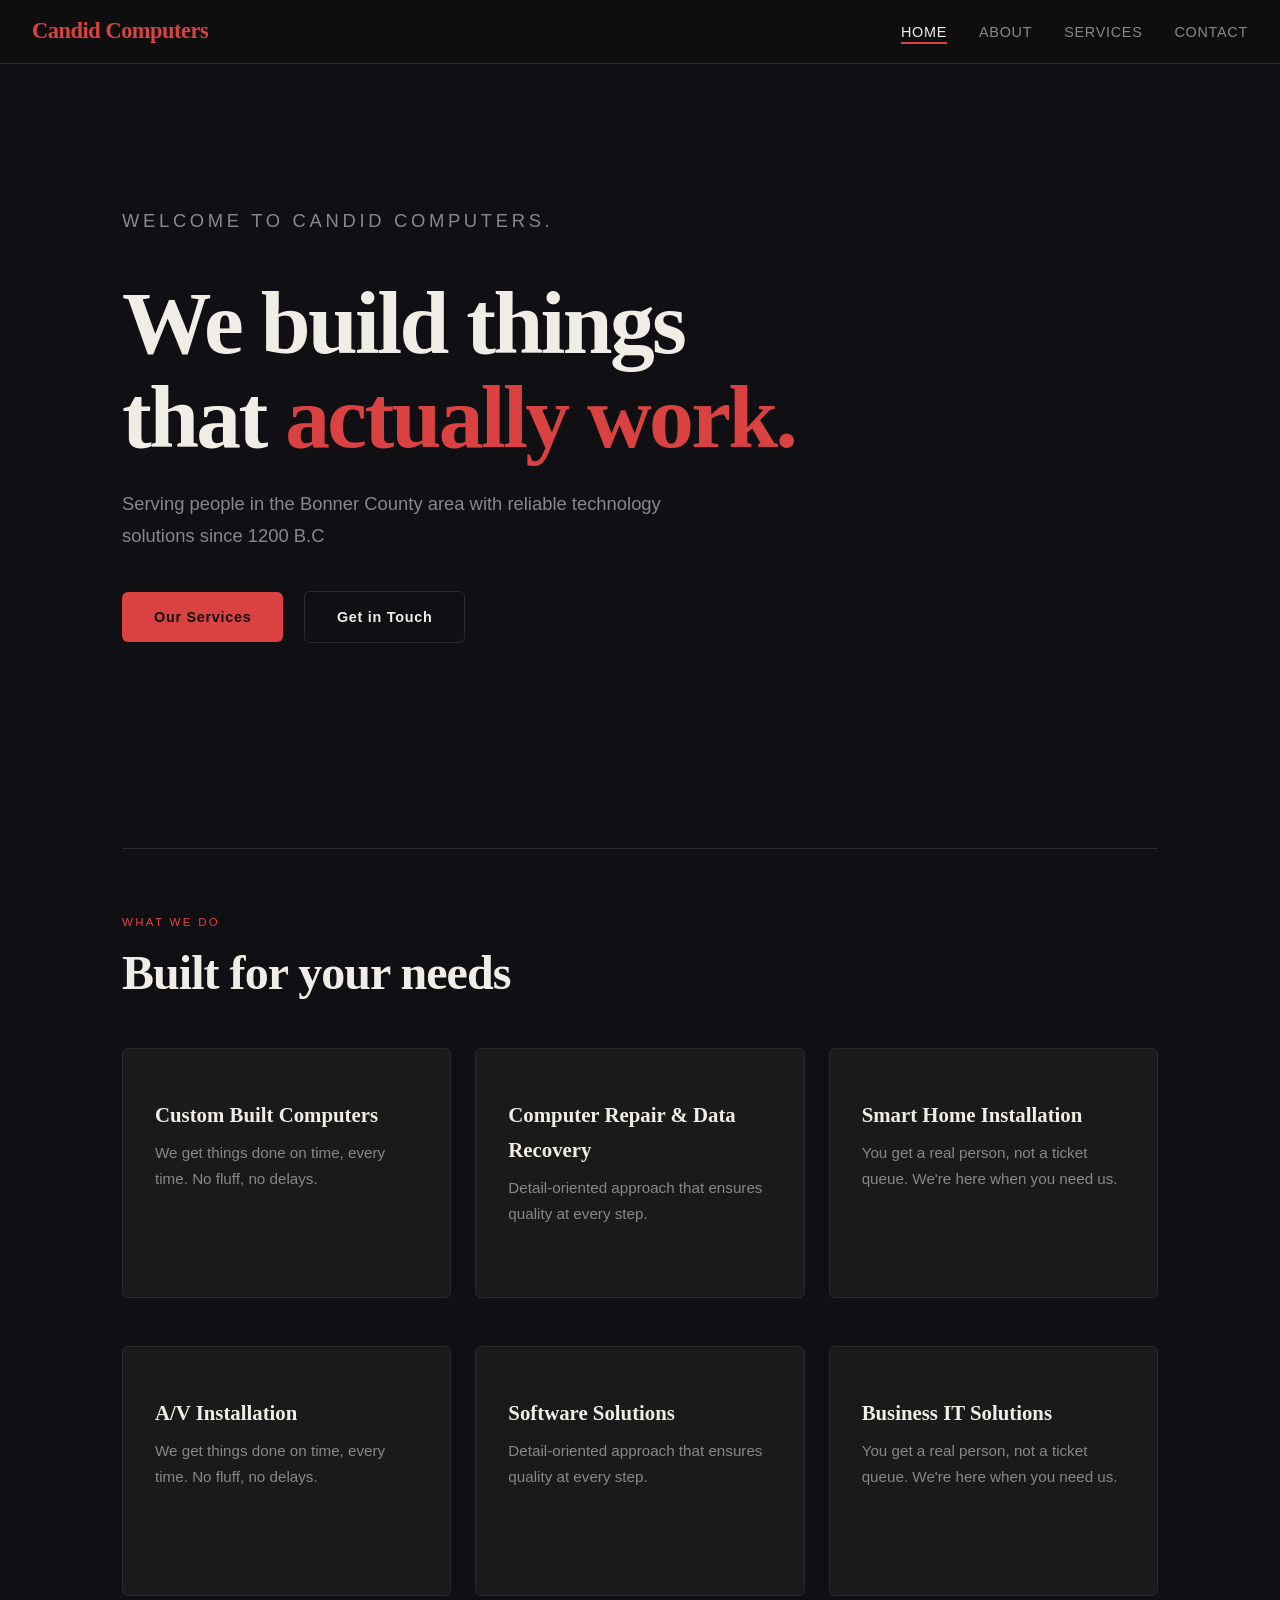
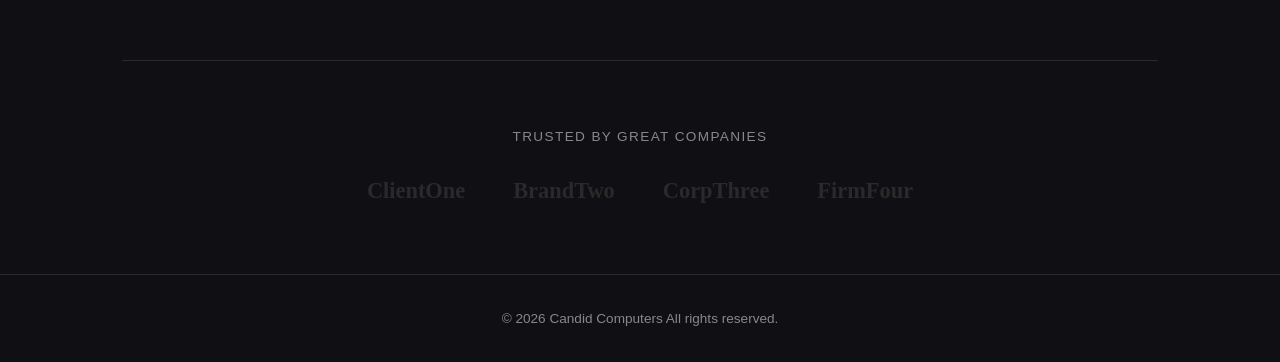
==== index.html @ 21424478 "initial commit" ====
<!DOCTYPE html>
<html lang="en">
<head>
  <meta charset="UTF-8" />
  <meta name="viewport" content="width=device-width, initial-scale=1.0" />
  <title>Candid Computers</title>
  <link rel="stylesheet" href="css/style.css" />
</head>
<body>

  <nav>
    <span class="nav-logo">Candid Computers</span>
    <ul class="nav-links">
      <li><a href="index.html" class="active">Home</a></li>
      <li><a href="about.html">About</a></li>
      <li><a href="services.html">Services</a></li>
      <li><a href="contact.html">Contact</a></li>
    </ul>
  </nav>

  <section class="hero">
    <p class="hero-label">Welcome to Candid Computers.</p>
    <h1>We build things<br>that <span>actually work.</span></h1>
    <p>Serving people in the Bonner County area with reliable technology solutions since 1200 B.C</p>
    <div>
      <a href="services.html" class="btn">Our Services</a>
      <a href="contact.html" class="btn btn-outline">Get in Touch</a>
    </div>
  </section>

  <div class="page" style="padding-top: 0;">
    <hr class="divider">

    <p class="section-label">What we do</p>
    <h2>Built for your needs</h2>

 <div class="grid-3">

  <a href="service-software.html" class="card">
    <div class="card-icon"></div>
    <h3>Custom Built Computers</h3>
    <p>We get things done on time, every time. No fluff, no delays.</p>
  </a>

  <a href="service-av.html" class="card">
    <div class="card-icon"></div>
    <h3>Computer Repair & Data Recovery</h3>
    <p>Detail-oriented approach that ensures quality at every step.</p>
  </a>

  <a href="service-it.html" class="card">
    <div class="card-icon"></div>
    <h3>Smart Home Installation</h3>
    <p>You get a real person, not a ticket queue. We're here when you need us.</p>
  </a>

</div>

<div class="grid-3">

  <a href="service-av-install.html" class="card">
    <div class="card-icon"></div>
    <h3>A/V Installation</h3>
    <p>We get things done on time, every time. No fluff, no delays.</p>
  </a>

  <a href="service-software.html" class="card">
    <div class="card-icon"></div>
    <h3>Software Solutions</h3>
    <p>Detail-oriented approach that ensures quality at every step.</p>
  </a>

  <a href="service-it.html" class="card">
    <div class="card-icon"></div>
    <h3>Business IT Solutions</h3>
    <p>You get a real person, not a ticket queue. We're here when you need us.</p>
  </a>

</div>

   

    <hr class="divider">

    <p style="text-align:center; color: var(--muted); margin-bottom: 1.5rem; font-size: 0.85rem; text-transform: uppercase; letter-spacing: 0.1em;">Trusted by great companies</p>
    <div style="display:flex; gap: 3rem; justify-content: center; flex-wrap: wrap; color: var(--border); font-family: var(--font-head); font-size: 1.4rem; font-weight: 700;">
      <span>ClientOne</span><span>BrandTwo</span><span>CorpThree</span><span>FirmFour</span>
    </div>
  </div>

  <footer>
    <p>© 2026 Candid Computers All rights reserved.</p>
  </footer>

  <script src="js/main.js"></script>
</body>
</html>
---- css/style.css ----
/* ── Variables ── */
:root {
  --bg:        #101014;
  --surface:   #1a1a1a;
  --border:    #2a2a2a;
  --accent:    #da4242;
  --accent2:   #c47a3a;
  --text:      #f0ede6;
  --muted:     #888;
  --font-head: 'Playfair Display', Georgia, serif;
  --font-body: 'DM Sans', sans-serif;
  --max:       1100px;
  --radius:    6px;
}

/* ── Reset ── */
*, *::before, *::after { box-sizing: border-box; margin: 0; padding: 0; }
html { scroll-behavior: smooth; }
body {
  background: var(--bg);
  color: var(--text);
  font-family: var(--font-body);
  font-size: 16px;
  line-height: 1.7;
  min-height: 100vh;
}
img { max-width: 100%; display: block; }
a { color: var(--accent); text-decoration: none; }
a:hover { text-decoration: none; }

/* ── Google Fonts ── */
@import url('https://fonts.googleapis.com/css2?family=Playfair+Display:wght@400;700;900&family=DM+Sans:wght@300;400;500&display=swap');

/* ── Nav ── */
nav {
  position: sticky;
  top: 0;
  z-index: 100;
  background: rgba(15,15,15,0.92);
  backdrop-filter: blur(10px);
  border-bottom: 1px solid var(--border);
  padding: 0 2rem;
  display: flex;
  align-items: center;
  justify-content: space-between;
  height: 64px;
}
.nav-logo {
  font-family: var(--font-head);
  font-size: 1.4rem;
  font-weight: 700;
  color: var(--accent);
  letter-spacing: -0.02em;
}
.nav-links {
  display: flex;
  gap: 2rem;
  list-style: none;
}
.nav-links a {
  color: var(--muted);
  font-size: 0.9rem;
  font-weight: 500;
  letter-spacing: 0.05em;
  text-transform: uppercase;
  transition: color 0.2s;
}
.nav-links a:hover,
.nav-links a.active { color: var(--text); text-decoration: none; }
.nav-links a.active { border-bottom: 2px solid var(--accent); padding-bottom: 2px; }

/* ── Page wrapper ── */
.page { max-width: var(--max); margin: 0 auto; padding: 4rem 2rem; }

/* ── Hero (index) ── */
.hero {
  min-height: 80vh;
  display: flex;
  flex-direction: column;
  justify-content: center;
  padding: 6rem 2rem;
  max-width: var(--max);
  margin: 0 auto;
}
.hero-label {
  font-size: 0.75rem;
  letter-spacing: 0.2em;
  text-transform: uppercase;
  color: var(--accent);
  margin-bottom: 1.5rem;
}
.hero h1 {
  font-family: var(--font-head);
  font-size: clamp(2.8rem, 7vw, 6rem);
  font-weight: 900;
  line-height: 1.05;
  letter-spacing: -0.03em;
  margin-bottom: 1.5rem;
}
.hero h1 span { color: var(--accent); }
.hero p {
  font-size: 1.15rem;
  color: var(--muted);
  max-width: 540px;
  margin-bottom: 2.5rem;
}
.btn {
  display: inline-block;
  padding: 0.8rem 2rem;
  background: var(--accent);
  color: #0f0f0f;
  font-weight: 600;
  font-size: 0.9rem;
  letter-spacing: 0.05em;
  border-radius: var(--radius);
  border: none;
  cursor: pointer;
  transition: opacity 0.2s, transform 0.15s;
}
.btn:hover { opacity: 0.88; transform: translateY(-1px); text-decoration: none; color: #0f0f0f; }
.btn-outline {
  background: transparent;
  border: 1px solid var(--border);
  color: var(--text);
  margin-left: 1rem;
}
.btn-outline:hover { border-color: var(--accent); color: var(--accent); }

/* ── Section headings ── */
.section-label {
  font-size: 0.72rem;
  letter-spacing: 0.2em;
  text-transform: uppercase;
  color: var(--accent);
  margin-bottom: 0.75rem;
}
h2 {
  font-family: var(--font-head);
  font-size: clamp(1.8rem, 4vw, 3rem);
  font-weight: 700;
  letter-spacing: -0.02em;
  line-height: 1.15;
  margin-bottom: 1rem;
}
h3 {
  font-family: var(--font-head);
  font-size: 1.3rem;
  font-weight: 700;
  margin-bottom: 0.5rem;
}

/* ── Cards grid ── */



/* hover effect */
.svc-card:hover {
  transform: translateY(-4px);
  border-color: rgba(255, 80, 80, 0.4);
  box-shadow: 0 10px 30px rgba(0, 0, 0, 0.6);
}


.grid-3 {
  display: grid;
  grid-template-columns: repeat(auto-fit, minmax(280px, 1fr));
  gap: 1.5rem;
  margin-top: 3rem;
}
.card {
  background: var(--surface);
  border: 1px solid var(--border);
  border-radius: var(--radius);
  padding: 2rem;
  transition: border-color 0.2s, transform 0.2s;
  
  height: 250px;
}
.card:hover { border-color: var(--accent); transform: translateY(-3px); }
.card-icon {
  font-size: 2rem;
  margin-bottom: 1rem;
}


a.card {
  color: var(--text);
  text-decoration: none;
  
}

a.card h3 {
  display: -webkit-box;
  
  -webkit-box-orient: vertical;
  overflow: hidden;
}

a.card p {
  display: -webkit-box;

  -webkit-box-orient: vertical;
  overflow: hidden;
 color: var(--muted); font-size: 0.95rem;
}

a.card:hover {
  text-decoration: none;
}

/* ── Divider ── */
.divider {
  border: none;
  border-top: 1px solid var(--border);
  margin: 4rem 0;
}

/* ── About page ── */
.about-grid {
  display: grid;
  grid-template-columns: 1fr 1fr;
  gap: 4rem;
  align-items: center;
  margin-top: 3rem;
}
.about-img-placeholder {
  aspect-ratio: 4/3;
  background: var(--surface);
  border: 1px solid var(--border);
  border-radius: var(--radius);
  display: flex;
  align-items: center;
  justify-content: center;
  color: var(--muted);
  font-size: 0.9rem;
}
.stat-row { display: flex; gap: 3rem; margin-top: 2rem; }
.stat-num {
  font-family: var(--font-head);
  font-size: 2.5rem;
  font-weight: 900;
  color: var(--accent);
  line-height: 1;
  text-align: center;
}
.stat-label { font-size: 0.85rem; color: var(--muted); margin-top: 0.25rem; }

/* ── Services page ── */

.services-list { margin-top: 3rem; display: flex; flex-direction: column; gap: 1px; }
.service-item {
  display: grid;
  grid-template-columns: 80px 1fr auto;
  align-items: center;
  gap: 2rem;
  padding: 2rem 0;
  border-bottom: 1px solid var(--border);
  transition: padding-left 0.2s;
  cursor: pointer;
  color: var(--text);
  text-decoration: none;
}
.service-item:hover { text-decoration: none; color: var(--text); }
.service-item:hover { padding-left: 1rem; }
.service-num {
  font-family: var(--font-head);
  font-size: 2rem;
  font-weight: 900;
  color: var(--border);
}
.service-item:hover .service-num { color: var(--accent); }
.service-name { font-size: 1.2rem; font-weight: 500; }
.service-desc { color: var(--muted); font-size: 0.9rem; margin-top: 0.25rem; }
.service-price { color: var(--accent); font-weight: 600; white-space: nowrap; }





/* ── Contact page ── */
.contact-grid {
  display: grid;
  grid-template-columns: 1fr 1.4fr;
  gap: 4rem;
  margin-top: 3rem;
}
.contact-info p { color: var(--muted); margin-bottom: 2rem; }
.contact-detail { display: flex; flex-direction: column; gap: 1rem; }
.contact-detail-item { display: flex; gap: 1rem; align-items: flex-start; }
.contact-detail-item span:first-child { font-size: 1.2rem; }
.contact-detail-item strong { display: block; font-size: 0.8rem; color: var(--muted); text-transform: uppercase; letter-spacing: 0.1em; }

form { display: flex; flex-direction: column; gap: 1.25rem; }
label { font-size: 0.8rem; text-transform: uppercase; letter-spacing: 0.1em; color: var(--muted); display: block; margin-bottom: 0.4rem; }
input, textarea, select {
  width: 100%;
  background: var(--surface);
  border: 1px solid var(--border);
  border-radius: var(--radius);
  color: var(--text);
  font-family: var(--font-body);
  font-size: 0.95rem;
  padding: 0.75rem 1rem;
  transition: border-color 0.2s;
  outline: none;
}
input:focus, textarea:focus { border-color: var(--accent); }
textarea { resize: vertical; min-height: 140px; }
.form-row { display: grid; grid-template-columns: 1fr 1fr; gap: 1rem; }

/* ── Footer ── */
footer {
  border-top: 1px solid var(--border);
  padding: 2rem;
  text-align: center;
  color: var(--muted);
  font-size: 0.85rem;
}

/* ── Responsive ── */
@media (max-width: 768px) {
  .about-grid, .contact-grid { grid-template-columns: 1fr; gap: 2rem; }
  .service-item { grid-template-columns: 50px 1fr; }
  .service-price { display: none; }
  .form-row { grid-template-columns: 1fr; }
  .stat-row { gap: 1.5rem; }
  nav { padding: 0 1rem; }
  .nav-links { gap: 1rem; }
}
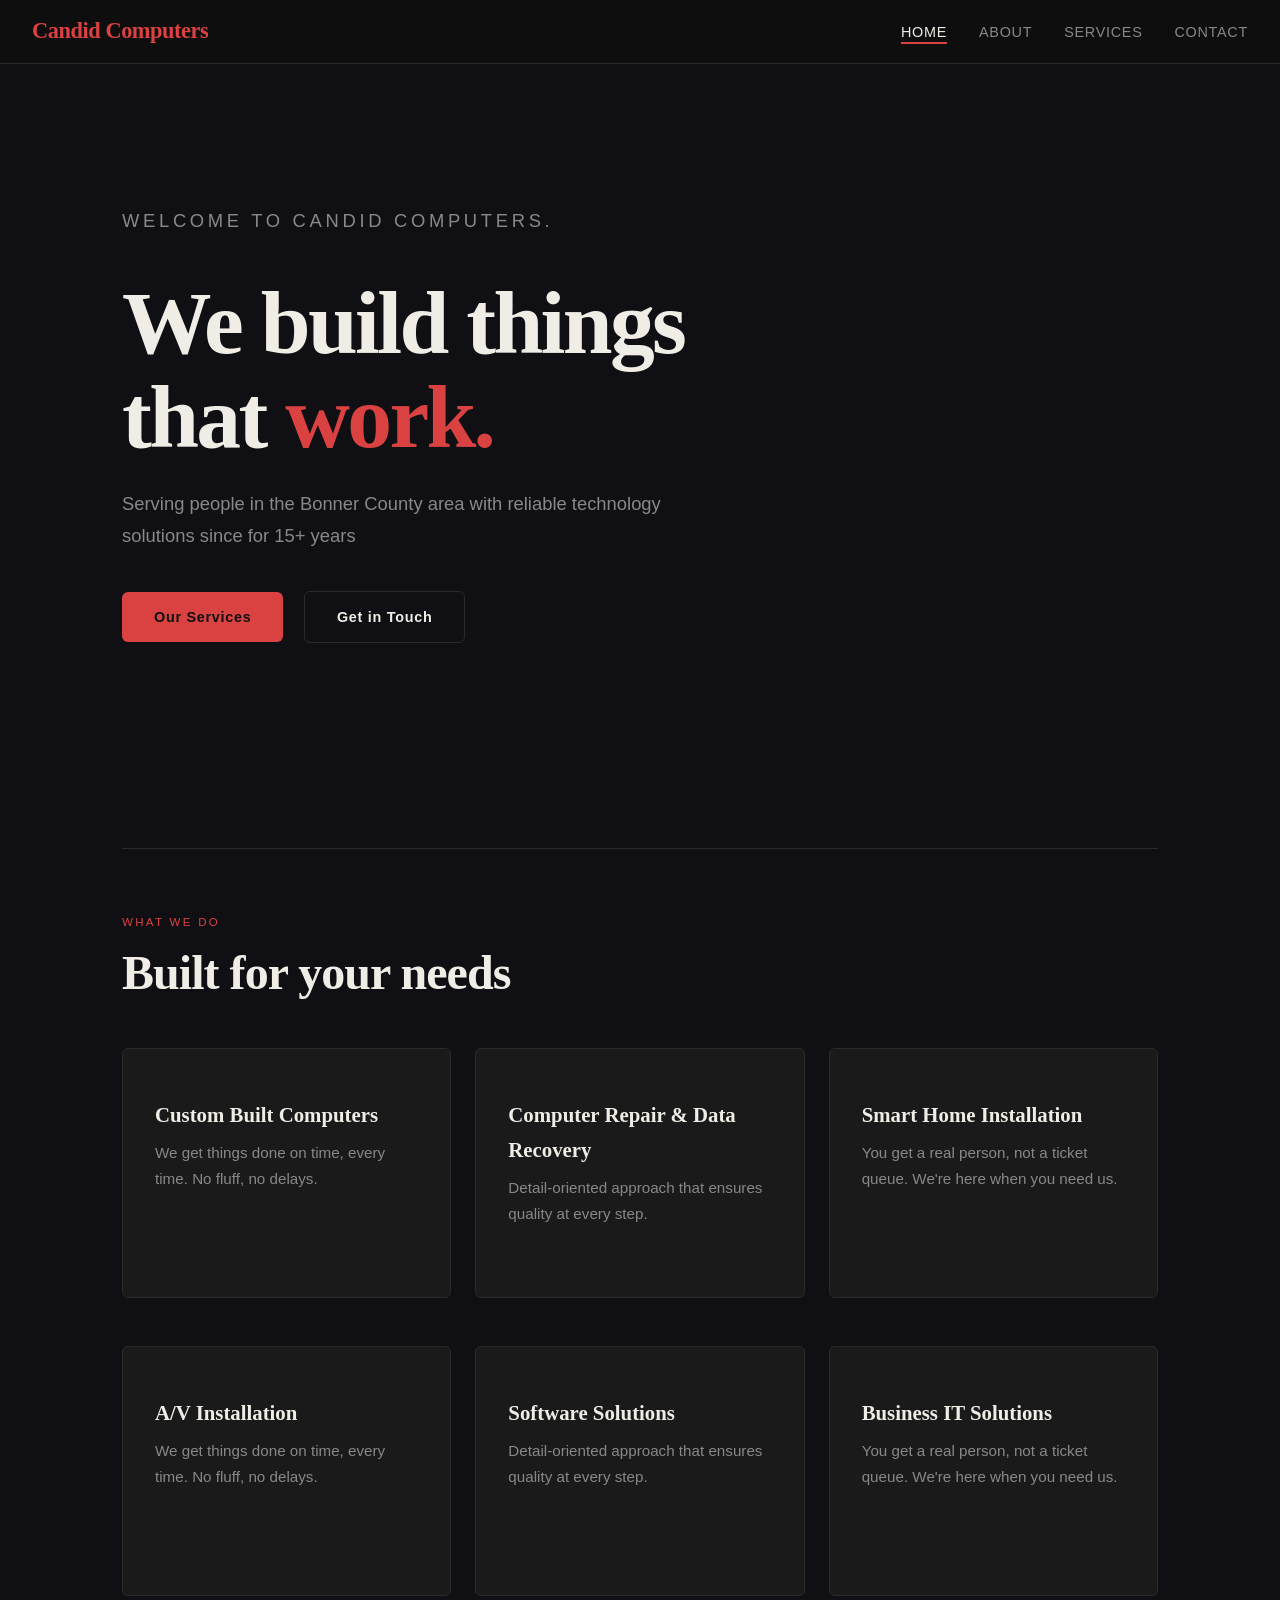
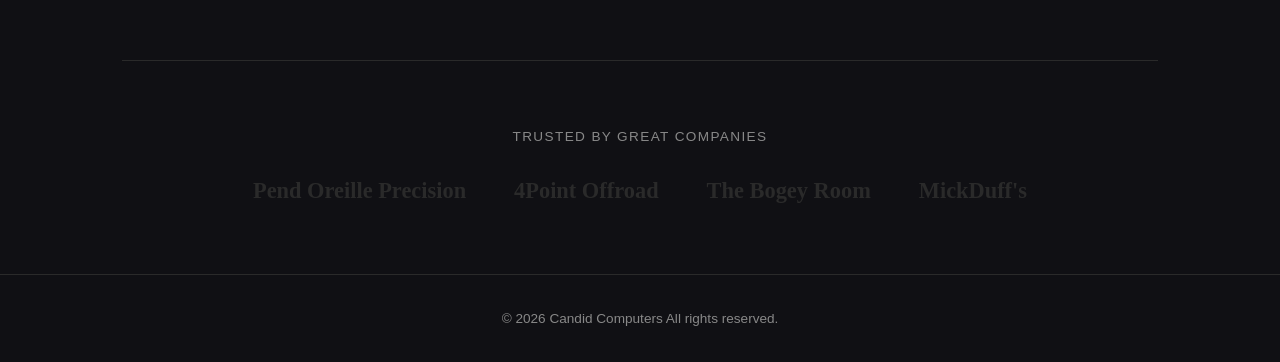
==== commit be0be481: "Content Updates" ====
--- a/index.html
+++ b/index.html
@@ -20,8 +20,8 @@
 
   <section class="hero">
     <p class="hero-label">Welcome to Candid Computers.</p>
-    <h1>We build things<br>that <span>actually work.</span></h1>
-    <p>Serving people in the Bonner County area with reliable technology solutions since 1200 B.C</p>
+    <h1>We build things<br>that <span>work.</span></h1>
+    <p>Serving people in the Bonner County area with reliable technology solutions since for 15+ years</p>
     <div>
       <a href="services.html" class="btn">Our Services</a>
       <a href="contact.html" class="btn btn-outline">Get in Touch</a>
@@ -36,19 +36,19 @@
 
  <div class="grid-3">
 
-  <a href="service-software.html" class="card">
+  <a href="service-custom-computers.html" class="card">
     <div class="card-icon"></div>
     <h3>Custom Built Computers</h3>
     <p>We get things done on time, every time. No fluff, no delays.</p>
   </a>
 
-  <a href="service-av.html" class="card">
+  <a href="service-computer-repair.html" class="card">
     <div class="card-icon"></div>
     <h3>Computer Repair & Data Recovery</h3>
     <p>Detail-oriented approach that ensures quality at every step.</p>
   </a>
 
-  <a href="service-it.html" class="card">
+  <a href="service-smart-home.html" class="card">
     <div class="card-icon"></div>
     <h3>Smart Home Installation</h3>
     <p>You get a real person, not a ticket queue. We're here when you need us.</p>
@@ -58,7 +58,7 @@
 
 <div class="grid-3">
 
-  <a href="service-av-install.html" class="card">
+  <a href="service-av.html" class="card">
     <div class="card-icon"></div>
     <h3>A/V Installation</h3>
     <p>We get things done on time, every time. No fluff, no delays.</p>
@@ -84,7 +84,7 @@
 
     <p style="text-align:center; color: var(--muted); margin-bottom: 1.5rem; font-size: 0.85rem; text-transform: uppercase; letter-spacing: 0.1em;">Trusted by great companies</p>
     <div style="display:flex; gap: 3rem; justify-content: center; flex-wrap: wrap; color: var(--border); font-family: var(--font-head); font-size: 1.4rem; font-weight: 700;">
-      <span>ClientOne</span><span>BrandTwo</span><span>CorpThree</span><span>FirmFour</span>
+      <span>Pend Oreille Precision</span>4Point Offroad<span>The Bogey Room</span><span>MickDuff's</span>
     </div>
   </div>
 
--- a/css/style.css
+++ b/css/style.css
@@ -176,6 +176,10 @@
   
   height: 250px;
 }
+
+.card p {
+  color: var(--muted);
+}
 .card:hover { border-color: var(--accent); transform: translateY(-3px); }
 .card-icon {
   font-size: 2rem;
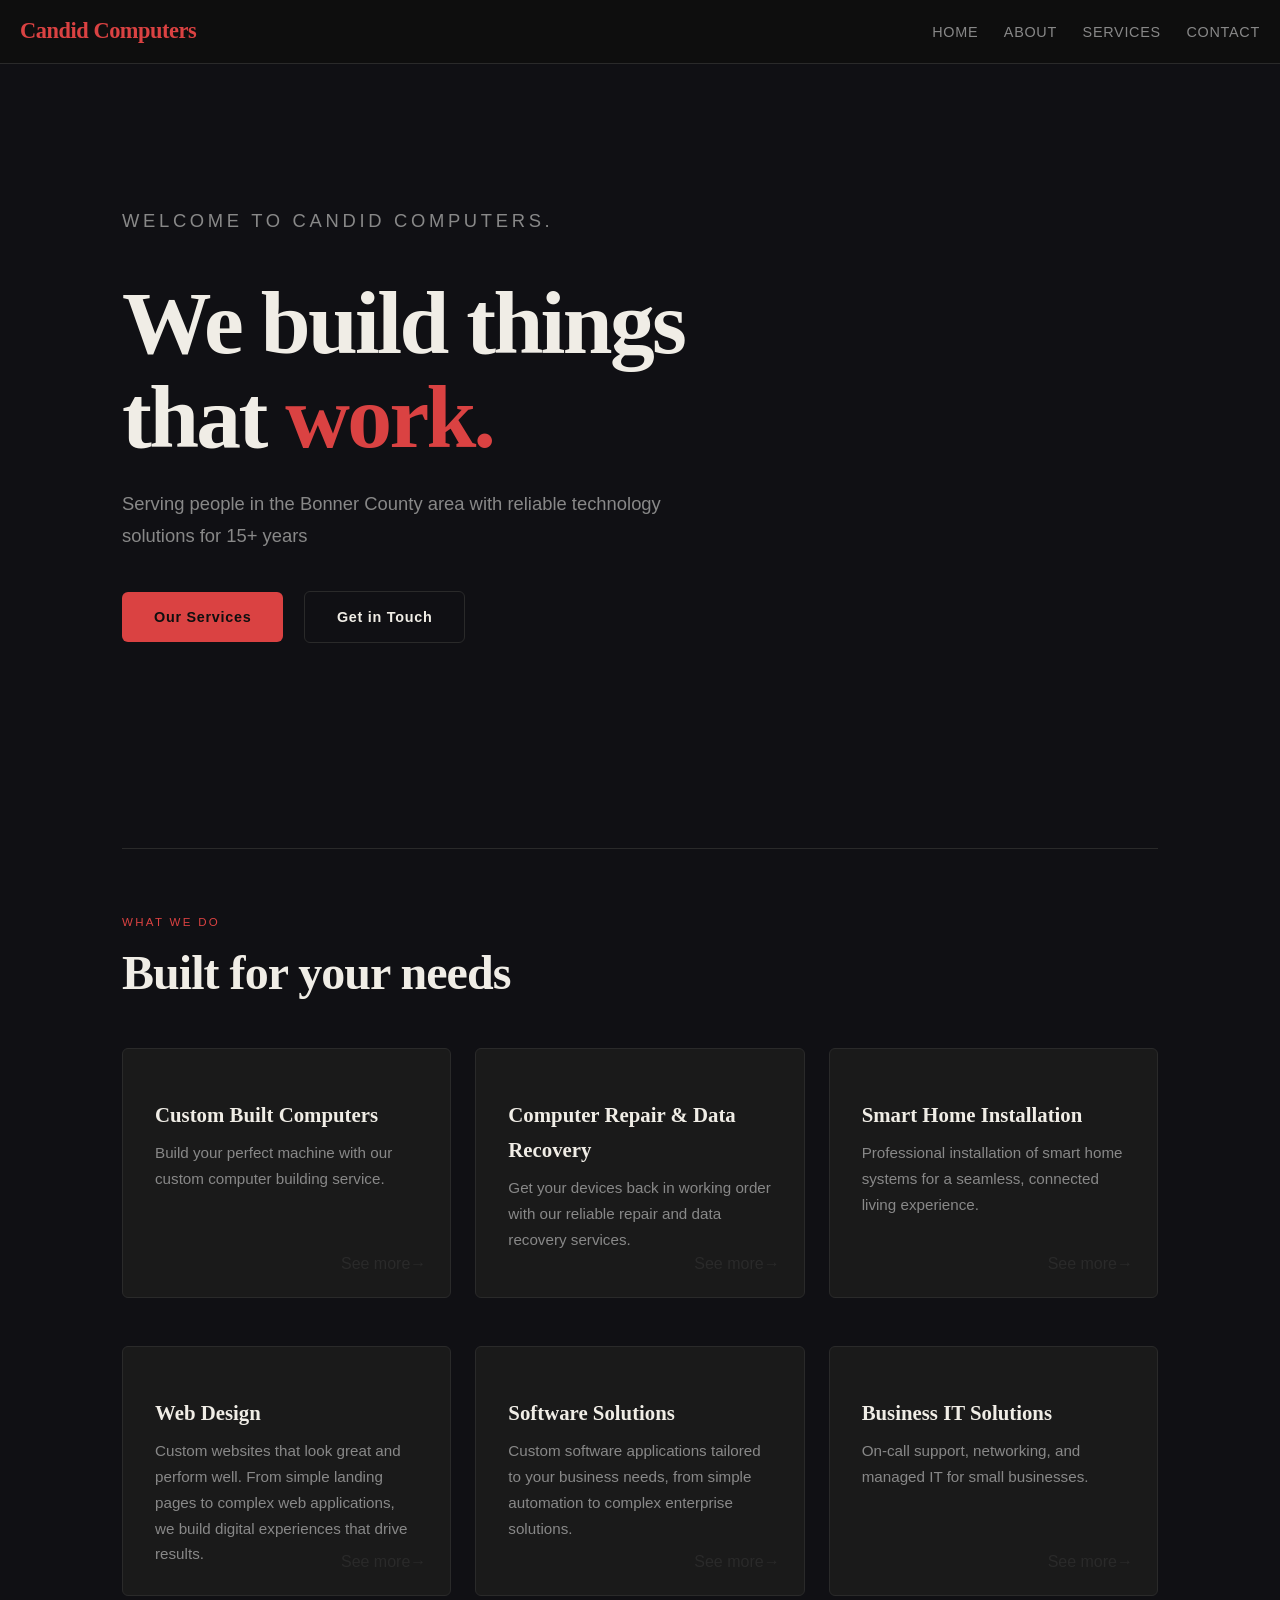
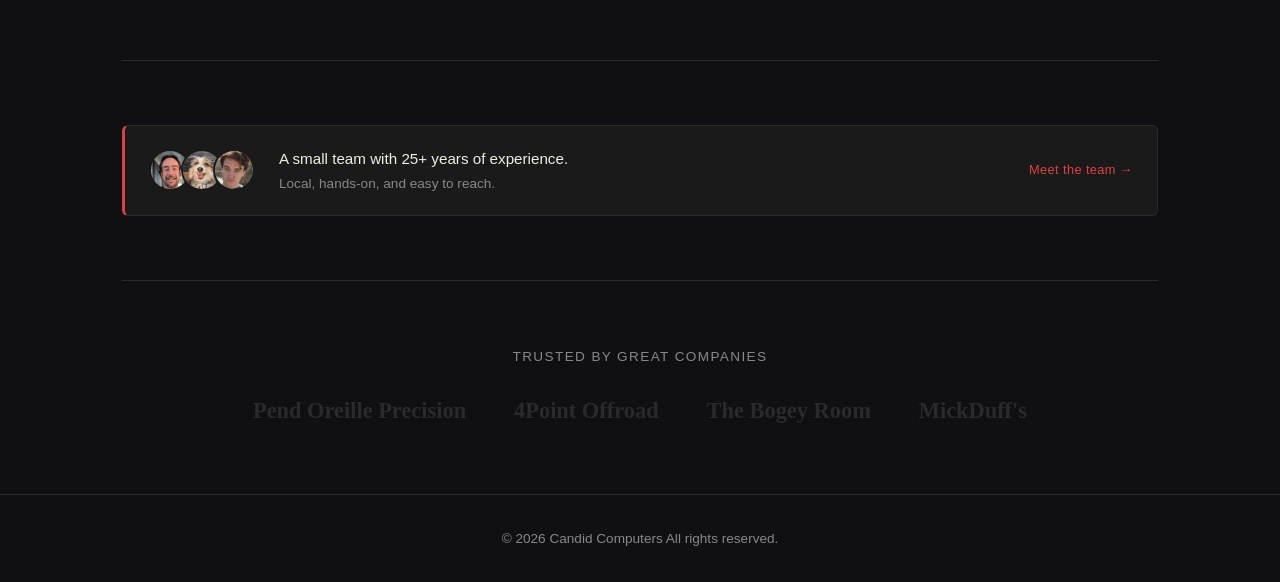
==== commit 7b5c0129: "nearly Final" ====
--- a/index.html
+++ b/index.html
@@ -21,13 +21,18 @@
   <section class="hero">
     <p class="hero-label">Welcome to Candid Computers.</p>
     <h1>We build things<br>that <span>work.</span></h1>
-    <p>Serving people in the Bonner County area with reliable technology solutions since for 15+ years</p>
+    <p>Serving people in the Bonner County area with reliable technology solutions for 15+ years</p>
     <div>
       <a href="services.html" class="btn">Our Services</a>
       <a href="contact.html" class="btn btn-outline">Get in Touch</a>
+
+
+      
     </div>
   </section>
 
+   
+  
   <div class="page" style="padding-top: 0;">
     <hr class="divider">
 
@@ -39,48 +44,130 @@
   <a href="service-custom-computers.html" class="card">
     <div class="card-icon"></div>
     <h3>Custom Built Computers</h3>
-    <p>We get things done on time, every time. No fluff, no delays.</p>
+    <p>Build your perfect machine with our custom computer building service.</p>
   </a>
 
   <a href="service-computer-repair.html" class="card">
     <div class="card-icon"></div>
     <h3>Computer Repair & Data Recovery</h3>
-    <p>Detail-oriented approach that ensures quality at every step.</p>
+    <p>Get your devices back in working order with our reliable repair and data recovery services.</p>
   </a>
 
   <a href="service-smart-home.html" class="card">
     <div class="card-icon"></div>
     <h3>Smart Home Installation</h3>
-    <p>You get a real person, not a ticket queue. We're here when you need us.</p>
+    <p>Professional installation of smart home systems for a seamless, connected living experience.</p>
   </a>
 
 </div>
 
 <div class="grid-3">
 
-  <a href="service-av.html" class="card">
+  <a href="service-website.html" class="card">
     <div class="card-icon"></div>
-    <h3>A/V Installation</h3>
-    <p>We get things done on time, every time. No fluff, no delays.</p>
+    <h3>Web Design</h3>
+    <p>Custom websites that look great and perform well. From simple landing pages to complex web applications, we build digital experiences that drive results.</p>
   </a>
 
   <a href="service-software.html" class="card">
     <div class="card-icon"></div>
     <h3>Software Solutions</h3>
-    <p>Detail-oriented approach that ensures quality at every step.</p>
+    <p>Custom software applications tailored to your business needs, from simple automation to complex enterprise solutions.</p>
   </a>
 
   <a href="service-it.html" class="card">
     <div class="card-icon"></div>
     <h3>Business IT Solutions</h3>
-    <p>You get a real person, not a ticket queue. We're here when you need us.</p>
+    <p>On-call support, networking, and managed IT for small businesses.</p>
   </a>
 
 </div>
 
+
+
+
    
 
     <hr class="divider">
+
+<!-- About Teaser Banner — paste this into index.html where you want it -->
+<a href="about.html" class="about-teaser">
+  <div class="about-teaser-avatars">
+    <img src="images/kyle.jpg" alt="Kyle" />
+    <img src="images/wally.jpg" alt="Wall-E" />
+    <img src="images/gabe.jpg" alt="Gabe" />
+  </div>
+  <div class="about-teaser-text">
+    <strong>A small team with 25+ years of experience.</strong>
+    <span>Local, hands-on, and easy to reach.</span>
+  </div>
+  <span class="about-teaser-cta">Meet the team →</span>
+</a>
+
+<style>
+.about-teaser {
+  display: flex;
+  align-items: center;
+  gap: 1.5rem;
+  background: var(--surface);
+  border: 1px solid var(--border);
+  border-left: 3px solid var(--accent);
+  border-radius: var(--radius);
+  padding: 1.25rem 1.5rem;
+  margin-top: 3rem;
+  text-decoration: none;
+  color: var(--text);
+  transition: border-color 0.2s, transform 0.2s;
+}
+.about-teaser:hover {
+  border-color: var(--accent);
+  transform: translateY(-2px);
+  color: var(--text);
+  text-decoration: none;
+}
+.about-teaser-avatars {
+  display: flex;
+  flex-shrink: 0;
+}
+.about-teaser-avatars img {
+  width: 42px;
+  height: 42px;
+  border-radius: 50%;
+  object-fit: cover;
+  border: 2px solid var(--surface);
+  margin-right: -10px;
+}
+.about-teaser-avatars img:last-child { margin-right: 0; }
+.about-teaser-text {
+  display: flex;
+  flex-direction: column;
+  flex: 1;
+  min-width: 0;
+}
+.about-teaser-text strong {
+  font-size: 0.95rem;
+  font-weight: 500;
+  color: var(--text);
+}
+.about-teaser-text span {
+  font-size: 0.85rem;
+  color: var(--muted);
+}
+.about-teaser-cta {
+  font-size: 0.8rem;
+  font-weight: 500;
+  color: var(--accent);
+  white-space: nowrap;
+  letter-spacing: 0.03em;
+  flex-shrink: 0;
+}
+@media (max-width: 540px) {
+  .about-teaser { flex-wrap: wrap; gap: 1rem; }
+  .about-teaser-cta { width: 100%; }
+}
+</style>
+
+<hr class="divider">
 
     <p style="text-align:center; color: var(--muted); margin-bottom: 1.5rem; font-size: 0.85rem; text-transform: uppercase; letter-spacing: 0.1em;">Trusted by great companies</p>
     <div style="display:flex; gap: 3rem; justify-content: center; flex-wrap: wrap; color: var(--border); font-family: var(--font-head); font-size: 1.4rem; font-weight: 700;">
--- a/css/style.css
+++ b/css/style.css
@@ -32,6 +32,7 @@
 @import url('https://fonts.googleapis.com/css2?family=Playfair+Display:wght@400;700;900&family=DM+Sans:wght@300;400;500&display=swap');
 
 /* ── Nav ── */
+/* ── Nav ── */
 nav {
   position: sticky;
   top: 0;
@@ -39,11 +40,12 @@
   background: rgba(15,15,15,0.92);
   backdrop-filter: blur(10px);
   border-bottom: 1px solid var(--border);
-  padding: 0 2rem;
+  padding: 0.75rem 1.25rem;
   display: flex;
   align-items: center;
   justify-content: space-between;
   height: 64px;
+  gap: 1rem;
 }
 .nav-logo {
   font-family: var(--font-head);
@@ -51,23 +53,43 @@
   font-weight: 700;
   color: var(--accent);
   letter-spacing: -0.02em;
+  white-space: nowrap;
+  flex-shrink: 0;
 }
 .nav-links {
   display: flex;
-  gap: 2rem;
+  gap: clamp(0.75rem, 2vw, 2rem);
   list-style: none;
 }
 .nav-links a {
   color: var(--muted);
-  font-size: 0.9rem;
+  font-size: clamp(0.7rem, 1.5vw, 0.9rem);
   font-weight: 500;
   letter-spacing: 0.05em;
   text-transform: uppercase;
   transition: color 0.2s;
-}
-.nav-links a:hover,
-.nav-links a.active { color: var(--text); text-decoration: none; }
-.nav-links a.active { border-bottom: 2px solid var(--accent); padding-bottom: 2px; }
+  white-space: nowrap;
+}
+
+@media (max-width: 540px) {
+  nav {
+    flex-direction: column;
+    height: auto;
+    padding: 0.75rem 1.25rem;
+    align-items: flex-start;
+    gap: 0.5rem;
+  }
+  .nav-links {
+    width: 100%;
+    justify-content: space-between;
+    gap: 0;
+  }
+  .nav-links a {
+    font-size: 0.75rem;
+    letter-spacing: 0.03em;
+  }
+}
+
 
 /* ── Page wrapper ── */
 .page { max-width: var(--max); margin: 0 auto; padding: 4rem 2rem; }
@@ -177,6 +199,8 @@
   height: 250px;
 }
 
+
+
 .card p {
   color: var(--muted);
 }
@@ -188,16 +212,25 @@
 
 
 a.card {
-  color: var(--text);
-  text-decoration: none;
-  
+  position: relative;
+  padding-bottom: 3rem;
+}
+a.card::after {
+  content: ' See more→';
+  position: absolute;
+  bottom: 1.25rem;
+  right: 1.5rem;
+  color: var(--border);
+  font-size: 1rem;
+  transition: color 0.2s, transform 0.2s;
+}
+a.card:hover::after {
+  color: var(--accent);
+  transform: translateX(4px);
 }
 
 a.card h3 {
-  display: -webkit-box;
-  
-  -webkit-box-orient: vertical;
-  overflow: hidden;
+  color: var(--text);
 }
 
 a.card p {
@@ -247,6 +280,16 @@
   line-height: 1;
   text-align: center;
 }
+
+@media (max-width: 600px) {
+  .services-stats {
+    flex-wrap: nowrap;
+    gap: 2rem;
+    justify-content: center;
+    padding: 1.25rem 1rem;
+  }
+}
+
 .stat-label { font-size: 0.85rem; color: var(--muted); margin-top: 0.25rem; }
 
 /* ── Services page ── */
